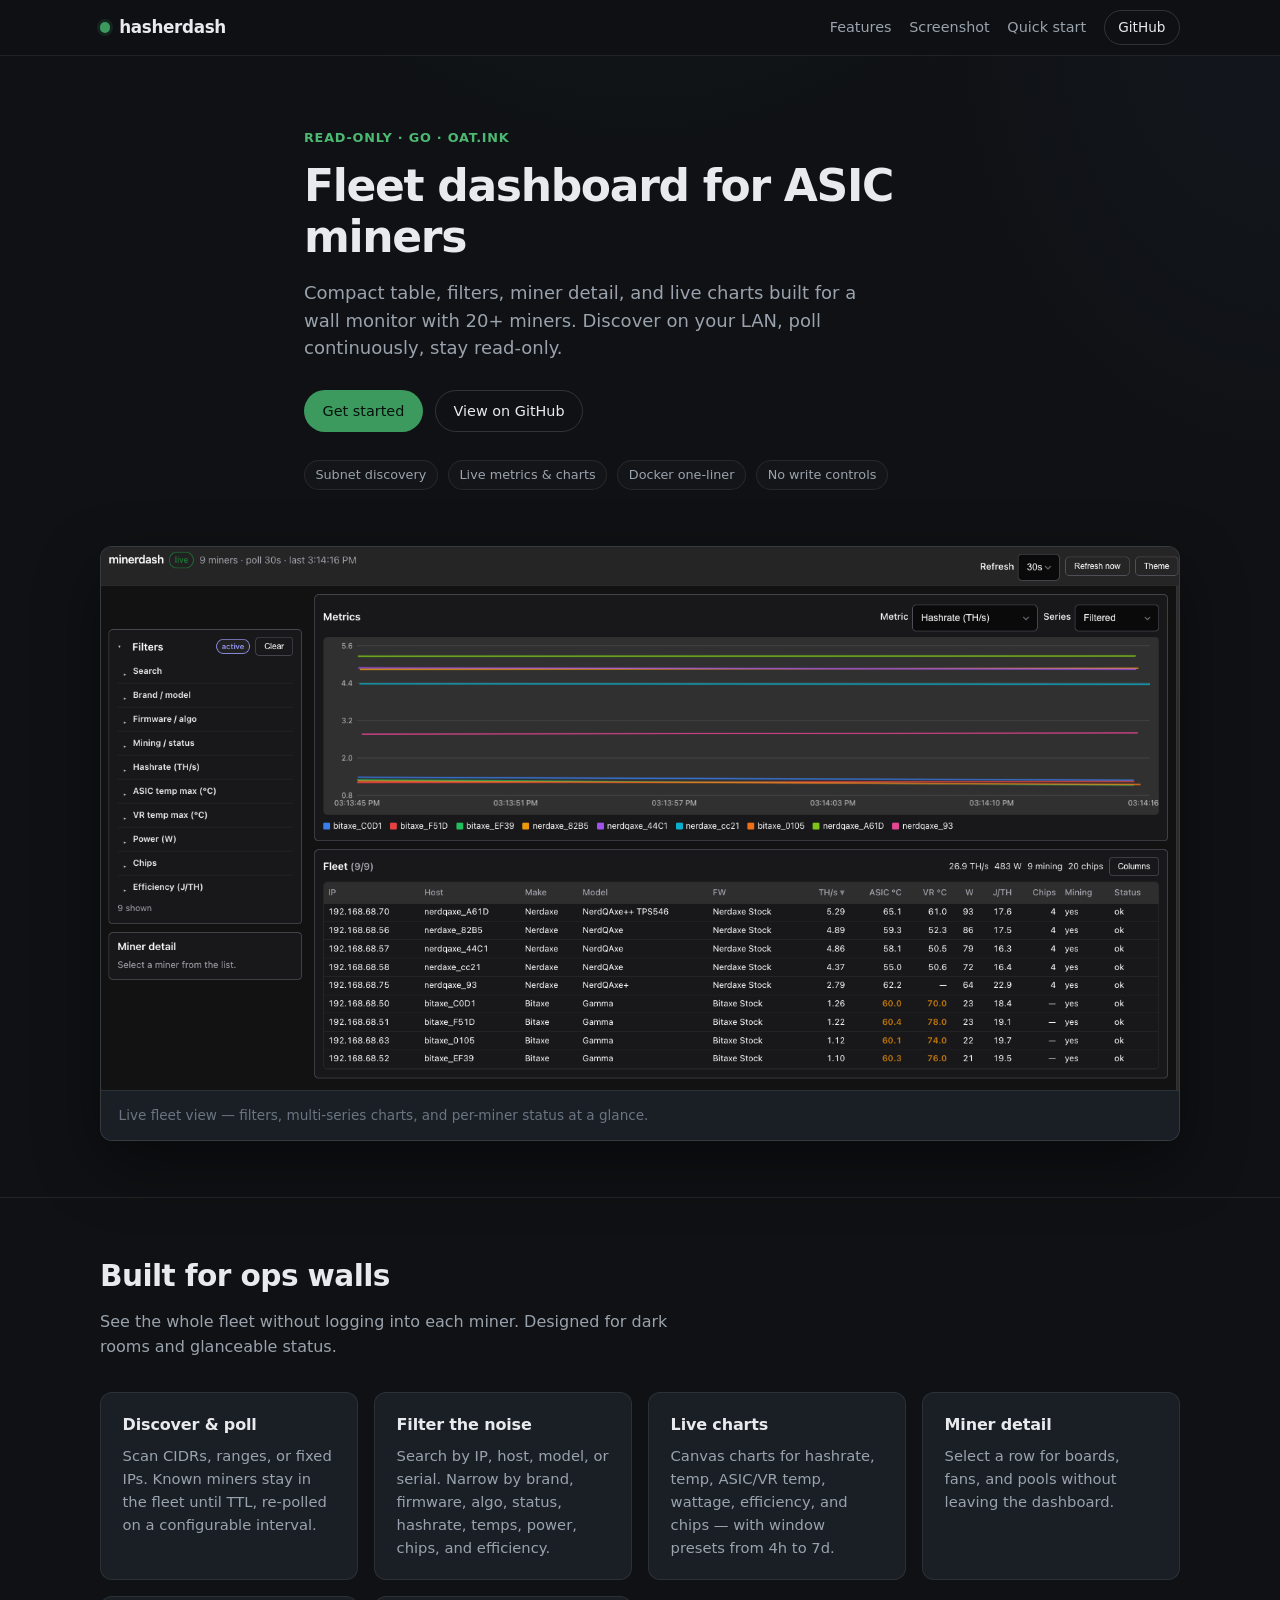
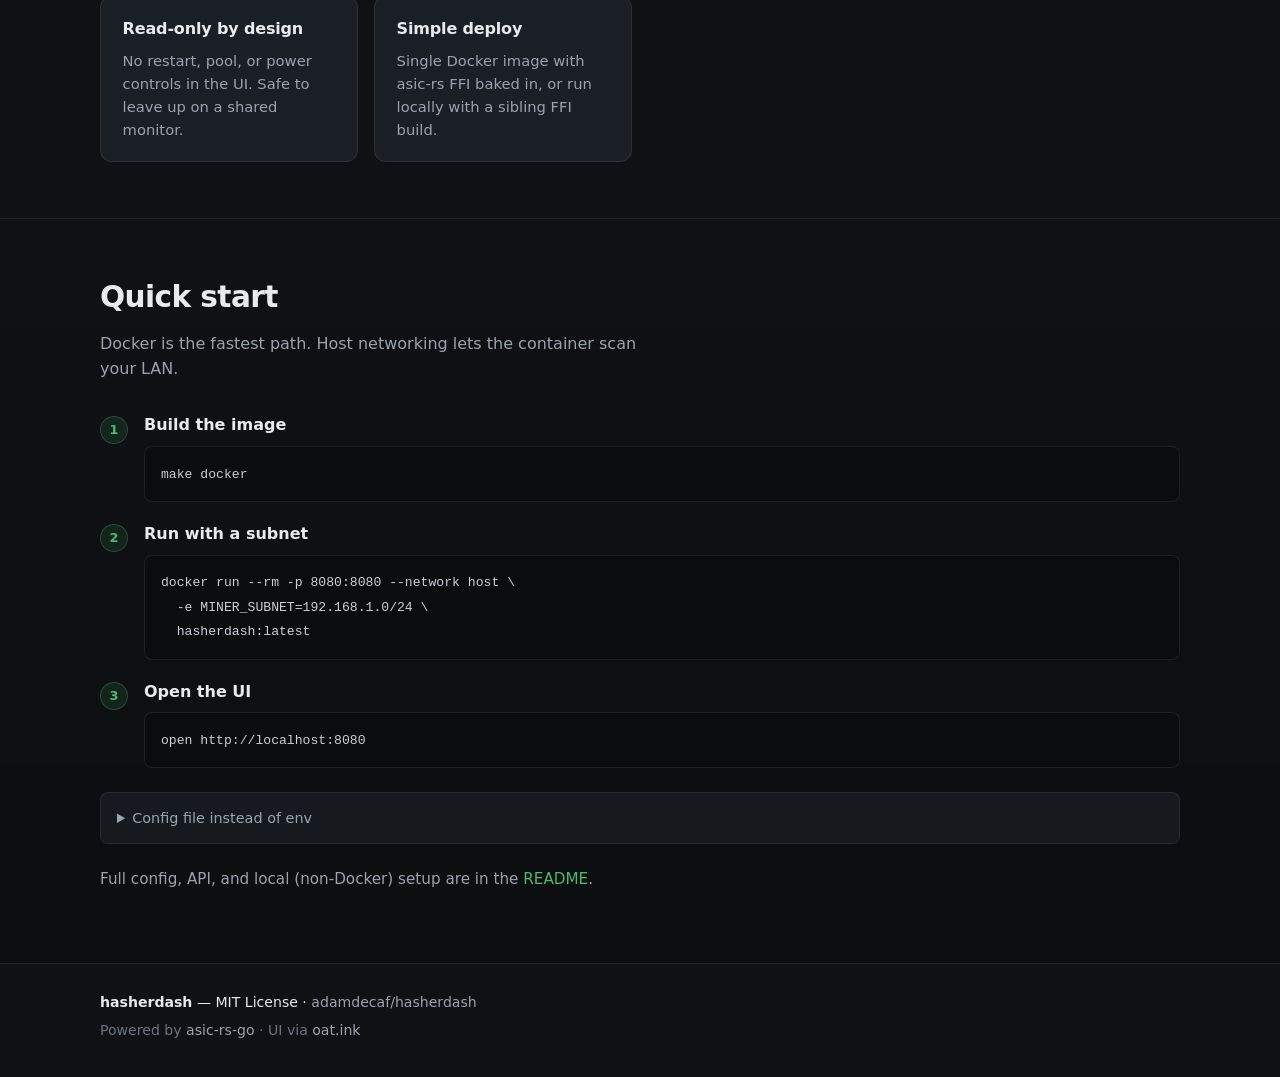
==== docs/index.html @ bf425df8 "Add GitHub Pages project site under docs/ Landing page with screenshot, features, and Docker quick s" ====
<!DOCTYPE html>
<html lang="en">
<head>
  <meta charset="UTF-8" />
  <meta name="viewport" content="width=device-width, initial-scale=1.0" />
  <title>hasherdash — ASIC miner fleet dashboard</title>
  <meta name="description" content="Read-only fleet dashboard for ASIC miners. Compact table, filters, miner detail, and live charts for wall monitors." />
  <meta name="color-scheme" content="dark" />
  <meta property="og:title" content="hasherdash" />
  <meta property="og:description" content="Read-only fleet dashboard for ASIC miners." />
  <meta property="og:image" content="images/hasherdash.png" />
  <meta property="og:type" content="website" />
  <link rel="stylesheet" href="styles.css" />
</head>
<body>
  <header class="site-header">
    <div class="wrap header-inner">
      <a class="brand" href="./">
        <span class="brand-mark" aria-hidden="true"></span>
        <strong>hasherdash</strong>
      </a>
      <nav class="nav">
        <a href="#features">Features</a>
        <a href="#screenshot">Screenshot</a>
        <a href="#quickstart">Quick start</a>
        <a class="btn btn-sm" href="https://github.com/adamdecaf/hasherdash">GitHub</a>
      </nav>
    </div>
  </header>

  <main>
    <section class="hero">
      <div class="wrap hero-inner">
        <p class="eyebrow">Read-only · Go · oat.ink</p>
        <h1>Fleet dashboard for ASIC miners</h1>
        <p class="lede">
          Compact table, filters, miner detail, and live charts built for a wall monitor
          with 20+ miners. Discover on your LAN, poll continuously, stay read-only.
        </p>
        <div class="hero-actions">
          <a class="btn btn-primary" href="#quickstart">Get started</a>
          <a class="btn" href="https://github.com/adamdecaf/hasherdash">View on GitHub</a>
        </div>
        <ul class="hero-meta">
          <li>Subnet discovery</li>
          <li>Live metrics &amp; charts</li>
          <li>Docker one-liner</li>
          <li>No write controls</li>
        </ul>
      </div>
    </section>

    <section id="screenshot" class="screenshot-section">
      <div class="wrap">
        <figure class="shot">
          <img
            src="images/hasherdash.png"
            alt="hasherdash dashboard showing live hashrate chart, filters, and fleet table for Bitaxe and Nerdaxe miners"
            width="1571"
            height="792"
            loading="eager"
          />
          <figcaption>Live fleet view — filters, multi-series charts, and per-miner status at a glance.</figcaption>
        </figure>
      </div>
    </section>

    <section id="features" class="features">
      <div class="wrap">
        <h2>Built for ops walls</h2>
        <p class="section-lede">
          See the whole fleet without logging into each miner. Designed for dark rooms and glanceable status.
        </p>
        <div class="feature-grid">
          <article class="card">
            <h3>Discover &amp; poll</h3>
            <p>
              Scan CIDRs, ranges, or fixed IPs. Known miners stay in the fleet until TTL,
              re-polled on a configurable interval.
            </p>
          </article>
          <article class="card">
            <h3>Filter the noise</h3>
            <p>
              Search by IP, host, model, or serial. Narrow by brand, firmware, algo, status,
              hashrate, temps, power, chips, and efficiency.
            </p>
          </article>
          <article class="card">
            <h3>Live charts</h3>
            <p>
              Canvas charts for hashrate, temp, ASIC/VR temp, wattage, efficiency, and chips —
              with window presets from 4h to 7d.
            </p>
          </article>
          <article class="card">
            <h3>Miner detail</h3>
            <p>
              Select a row for boards, fans, and pools without leaving the dashboard.
            </p>
          </article>
          <article class="card">
            <h3>Read-only by design</h3>
            <p>
              No restart, pool, or power controls in the UI. Safe to leave up on a shared monitor.
            </p>
          </article>
          <article class="card">
            <h3>Simple deploy</h3>
            <p>
              Single Docker image with asic-rs FFI baked in, or run locally with a sibling FFI build.
            </p>
          </article>
        </div>
      </div>
    </section>

    <section id="quickstart" class="quickstart">
      <div class="wrap">
        <h2>Quick start</h2>
        <p class="section-lede">Docker is the fastest path. Host networking lets the container scan your LAN.</p>

        <div class="steps">
          <div class="step">
            <span class="step-num">1</span>
            <div>
              <h3>Build the image</h3>
              <pre><code>make docker</code></pre>
            </div>
          </div>
          <div class="step">
            <span class="step-num">2</span>
            <div>
              <h3>Run with a subnet</h3>
              <pre><code>docker run --rm -p 8080:8080 --network host \
  -e MINER_SUBNET=192.168.1.0/24 \
  hasherdash:latest</code></pre>
            </div>
          </div>
          <div class="step">
            <span class="step-num">3</span>
            <div>
              <h3>Open the UI</h3>
              <pre><code>open http://localhost:8080</code></pre>
            </div>
          </div>
        </div>

        <details class="more">
          <summary>Config file instead of env</summary>
          <pre><code>cp hasherdash.example.yaml hasherdash.yaml
# edit subnets under:
#   subnets:
#     - 192.168.1.0/24

make docker

docker run --rm -p 8080:8080 --network host \
  -v "$PWD/hasherdash.yaml:/app/hasherdash.yaml:ro" \
  -e CONFIG_FILE=/app/hasherdash.yaml \
  hasherdash:latest</code></pre>
        </details>

        <p class="docs-link">
          Full config, API, and local (non-Docker) setup are in the
          <a href="https://github.com/adamdecaf/hasherdash#readme">README</a>.
        </p>
      </div>
    </section>
  </main>

  <footer class="site-footer">
    <div class="wrap footer-inner">
      <p>
        <strong>hasherdash</strong> — MIT License ·
        <a href="https://github.com/adamdecaf/hasherdash">adamdecaf/hasherdash</a>
      </p>
      <p class="muted">Powered by <a href="https://github.com/adamdecaf/asic-rs-go">asic-rs-go</a> · UI via <a href="https://oat.ink/">oat.ink</a></p>
    </div>
  </footer>
</body>
</html>
---- docs/styles.css ----
/* hasherdash project site — dark ops aesthetic */

:root {
  --bg: #0f1114;
  --bg-elevated: #161a1f;
  --bg-card: #1a1f26;
  --border: rgba(255, 255, 255, 0.08);
  --border-strong: rgba(255, 255, 255, 0.14);
  --text: #e8eaed;
  --text-muted: #9aa3ad;
  --text-faint: #6b7480;
  --accent: #3d9a5f;
  --accent-soft: rgba(61, 154, 95, 0.15);
  --accent-hover: #4cb872;
  --warn: #c47a00;
  --radius: 12px;
  --radius-sm: 8px;
  --shadow: 0 24px 64px rgba(0, 0, 0, 0.45);
  --font: ui-sans-serif, system-ui, -apple-system, "Segoe UI", Roboto, "Helvetica Neue", Arial, sans-serif;
  --mono: ui-monospace, "SF Mono", Menlo, Consolas, "Liberation Mono", monospace;
  --wrap: 1080px;
  --header-h: 3.5rem;
}

*,
*::before,
*::after {
  box-sizing: border-box;
}

html {
  scroll-behavior: smooth;
}

body {
  margin: 0;
  min-height: 100vh;
  font-family: var(--font);
  font-size: 1rem;
  line-height: 1.55;
  color: var(--text);
  background:
    radial-gradient(ellipse 80% 50% at 50% -20%, rgba(61, 154, 95, 0.12), transparent 55%),
    radial-gradient(ellipse 60% 40% at 100% 0%, rgba(80, 120, 180, 0.06), transparent 50%),
    var(--bg);
  -webkit-font-smoothing: antialiased;
}

a {
  color: var(--accent-hover);
  text-decoration: none;
}

a:hover {
  text-decoration: underline;
}

.wrap {
  width: min(100% - 2rem, var(--wrap));
  margin-inline: auto;
}

/* Header */

.site-header {
  position: sticky;
  top: 0;
  z-index: 50;
  height: var(--header-h);
  border-bottom: 1px solid var(--border);
  background: color-mix(in srgb, var(--bg) 88%, transparent);
  backdrop-filter: blur(12px);
  -webkit-backdrop-filter: blur(12px);
}

.header-inner {
  display: flex;
  align-items: center;
  justify-content: space-between;
  height: 100%;
  gap: 1rem;
}

.brand {
  display: inline-flex;
  align-items: center;
  gap: 0.55rem;
  color: var(--text);
  text-decoration: none;
  font-size: 1.05rem;
  letter-spacing: -0.02em;
}

.brand:hover {
  text-decoration: none;
  color: var(--text);
}

.brand-mark {
  width: 0.65rem;
  height: 0.65rem;
  border-radius: 999px;
  background: var(--accent);
  box-shadow: 0 0 0 3px var(--accent-soft);
}

.nav {
  display: flex;
  align-items: center;
  gap: 0.25rem 1.1rem;
  flex-wrap: wrap;
  justify-content: flex-end;
}

.nav a:not(.btn) {
  color: var(--text-muted);
  font-size: 0.9rem;
  text-decoration: none;
}

.nav a:not(.btn):hover {
  color: var(--text);
}

/* Buttons */

.btn {
  display: inline-flex;
  align-items: center;
  justify-content: center;
  gap: 0.4rem;
  padding: 0.55rem 1.1rem;
  border-radius: 999px;
  border: 1px solid var(--border-strong);
  background: transparent;
  color: var(--text);
  font: inherit;
  font-size: 0.9rem;
  font-weight: 500;
  text-decoration: none;
  cursor: pointer;
  transition: background 0.15s, border-color 0.15s, color 0.15s;
}

.btn:hover {
  background: rgba(255, 255, 255, 0.05);
  border-color: rgba(255, 255, 255, 0.22);
  text-decoration: none;
  color: var(--text);
}

.btn-sm {
  padding: 0.35rem 0.85rem;
  font-size: 0.85rem;
}

.btn-primary {
  background: var(--accent);
  border-color: transparent;
  color: #04120a;
}

.btn-primary:hover {
  background: var(--accent-hover);
  color: #04120a;
  border-color: transparent;
}

/* Hero */

.hero {
  padding: 4.5rem 0 2.5rem;
}

.hero-inner {
  max-width: 42rem;
}

.eyebrow {
  margin: 0 0 0.85rem;
  font-size: 0.8rem;
  font-weight: 600;
  letter-spacing: 0.06em;
  text-transform: uppercase;
  color: var(--accent-hover);
}

.hero h1 {
  margin: 0 0 1rem;
  font-size: clamp(2rem, 5vw, 2.75rem);
  font-weight: 700;
  letter-spacing: -0.03em;
  line-height: 1.15;
}

.lede {
  margin: 0 0 1.75rem;
  font-size: 1.125rem;
  color: var(--text-muted);
  max-width: 36rem;
}

.hero-actions {
  display: flex;
  flex-wrap: wrap;
  gap: 0.75rem;
  margin-bottom: 1.75rem;
}

.hero-meta {
  display: flex;
  flex-wrap: wrap;
  gap: 0.5rem 0.65rem;
  list-style: none;
  margin: 0;
  padding: 0;
}

.hero-meta li {
  font-size: 0.8rem;
  color: var(--text-muted);
  padding: 0.25rem 0.65rem;
  border-radius: 999px;
  border: 1px solid var(--border);
  background: rgba(255, 255, 255, 0.02);
}

/* Screenshot */

.screenshot-section {
  padding: 1rem 0 3.5rem;
}

.shot {
  margin: 0;
  border-radius: var(--radius);
  border: 1px solid var(--border-strong);
  background: var(--bg-elevated);
  box-shadow: var(--shadow);
  overflow: hidden;
}

.shot img {
  display: block;
  width: 100%;
  height: auto;
  vertical-align: middle;
}

.shot figcaption {
  padding: 0.85rem 1.1rem;
  font-size: 0.85rem;
  color: var(--text-faint);
  border-top: 1px solid var(--border);
  background: var(--bg-card);
}

/* Features */

.features {
  padding: 3.5rem 0;
  border-top: 1px solid var(--border);
}

.features h2,
.quickstart h2 {
  margin: 0 0 0.65rem;
  font-size: clamp(1.5rem, 3vw, 1.85rem);
  letter-spacing: -0.02em;
}

.section-lede {
  margin: 0 0 2rem;
  color: var(--text-muted);
  max-width: 36rem;
}

.feature-grid {
  display: grid;
  grid-template-columns: repeat(auto-fill, minmax(16rem, 1fr));
  gap: 1rem;
}

.card {
  padding: 1.25rem 1.35rem;
  border-radius: var(--radius);
  border: 1px solid var(--border);
  background: var(--bg-card);
}

.card h3 {
  margin: 0 0 0.5rem;
  font-size: 1rem;
  font-weight: 600;
  letter-spacing: -0.01em;
}

.card p {
  margin: 0;
  font-size: 0.92rem;
  color: var(--text-muted);
}

/* Quick start */

.quickstart {
  padding: 3.5rem 0 4.5rem;
  border-top: 1px solid var(--border);
  background: linear-gradient(180deg, transparent, rgba(0, 0, 0, 0.2));
}

.steps {
  display: flex;
  flex-direction: column;
  gap: 1.25rem;
  margin-bottom: 1.5rem;
}

.step {
  display: grid;
  grid-template-columns: auto 1fr;
  gap: 1rem;
  align-items: start;
}

.step-num {
  display: flex;
  align-items: center;
  justify-content: center;
  width: 1.75rem;
  height: 1.75rem;
  margin-top: 0.15rem;
  border-radius: 999px;
  font-size: 0.8rem;
  font-weight: 700;
  color: var(--accent-hover);
  background: var(--accent-soft);
  border: 1px solid rgba(61, 154, 95, 0.35);
}

.step h3 {
  margin: 0 0 0.5rem;
  font-size: 1rem;
  font-weight: 600;
}

pre {
  margin: 0;
  padding: 0.9rem 1rem;
  border-radius: var(--radius-sm);
  border: 1px solid var(--border);
  background: #0a0c0e;
  overflow-x: auto;
}

code {
  font-family: var(--mono);
  font-size: 0.82rem;
  line-height: 1.5;
  color: #c8d0d8;
}

.more {
  margin: 1.5rem 0;
  padding: 0.85rem 1rem;
  border-radius: var(--radius-sm);
  border: 1px solid var(--border);
  background: var(--bg-elevated);
}

.more summary {
  cursor: pointer;
  font-size: 0.9rem;
  font-weight: 500;
  color: var(--text-muted);
  user-select: none;
}

.more summary:hover {
  color: var(--text);
}

.more[open] summary {
  margin-bottom: 0.75rem;
  color: var(--text);
}

.more pre {
  background: #080a0c;
}

.docs-link {
  margin: 0;
  font-size: 0.95rem;
  color: var(--text-muted);
}

/* Footer */

.site-footer {
  border-top: 1px solid var(--border);
  padding: 1.75rem 0 2.25rem;
}

.footer-inner {
  display: flex;
  flex-direction: column;
  gap: 0.35rem;
}

.site-footer p {
  margin: 0;
  font-size: 0.88rem;
}

.muted {
  color: var(--text-faint);
}

.site-footer a {
  color: var(--text-muted);
}

.site-footer a:hover {
  color: var(--accent-hover);
}

/* Responsive */

@media (max-width: 640px) {
  .hero {
    padding-top: 3rem;
  }

  .nav a:not(.btn) {
    display: none;
  }

  .step {
    grid-template-columns: 1fr;
    gap: 0.5rem;
  }

  .step-num {
    margin-top: 0;
  }
}

@media (prefers-reduced-motion: reduce) {
  html {
    scroll-behavior: auto;
  }
}
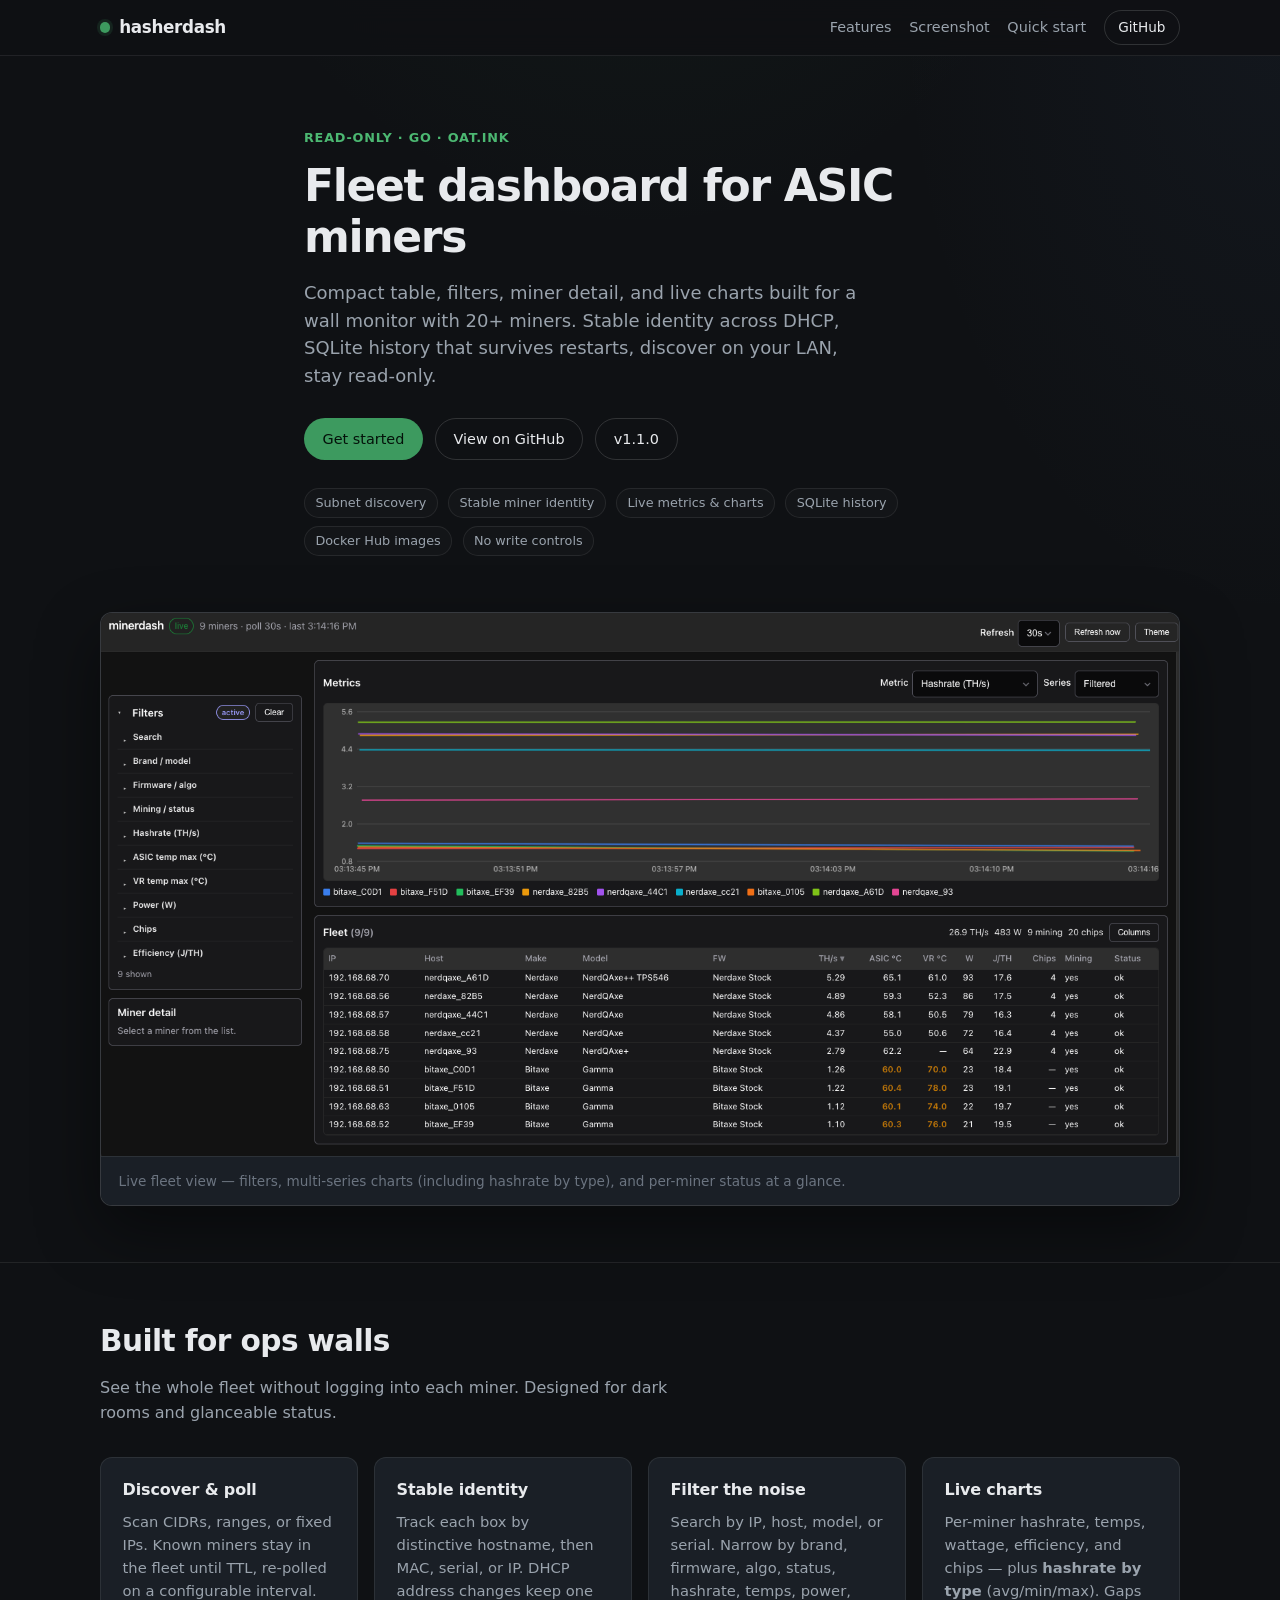
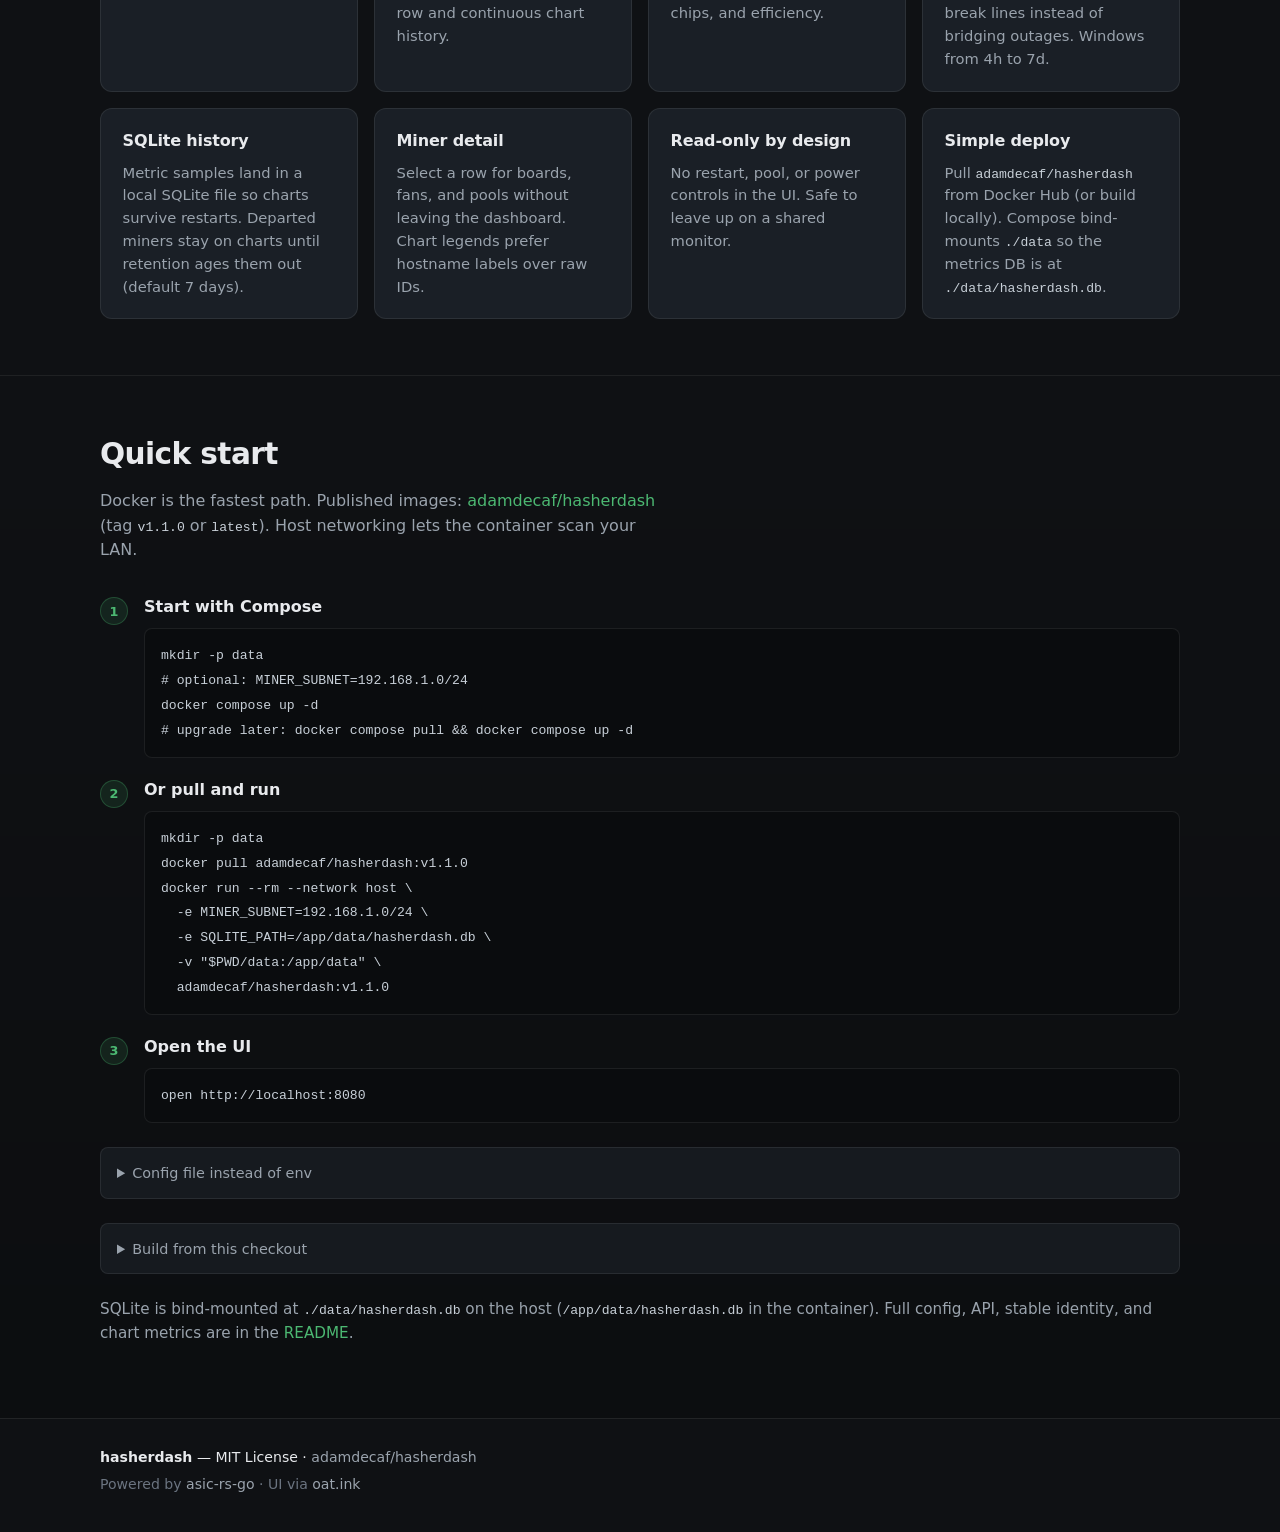
==== commit a7c890d4: "docs: cover v1.1.0 identity, charts, and Hub images Update README and GitHub Pages site for stable m" ====
--- a/docs/index.html
+++ b/docs/index.html
@@ -4,10 +4,10 @@
   <meta charset="UTF-8" />
   <meta name="viewport" content="width=device-width, initial-scale=1.0" />
   <title>hasherdash — ASIC miner fleet dashboard</title>
-  <meta name="description" content="Read-only fleet dashboard for ASIC miners. Compact table, filters, miner detail, and live charts for wall monitors." />
+  <meta name="description" content="Read-only fleet dashboard for ASIC miners. Stable identity, SQLite history, hashrate-by-type charts, and Docker Hub images for wall monitors." />
   <meta name="color-scheme" content="dark" />
   <meta property="og:title" content="hasherdash" />
-  <meta property="og:description" content="Read-only fleet dashboard for ASIC miners." />
+  <meta property="og:description" content="Read-only ASIC fleet dashboard with stable identity, live charts, and SQLite history." />
   <meta property="og:image" content="images/hasherdash.png" />
   <meta property="og:type" content="website" />
   <link rel="stylesheet" href="styles.css" />
@@ -35,16 +35,20 @@
         <h1>Fleet dashboard for ASIC miners</h1>
         <p class="lede">
           Compact table, filters, miner detail, and live charts built for a wall monitor
-          with 20+ miners. Discover on your LAN, poll continuously, stay read-only.
+          with 20+ miners. Stable identity across DHCP, SQLite history that survives restarts,
+          discover on your LAN, stay read-only.
         </p>
         <div class="hero-actions">
           <a class="btn btn-primary" href="#quickstart">Get started</a>
           <a class="btn" href="https://github.com/adamdecaf/hasherdash">View on GitHub</a>
+          <a class="btn" href="https://github.com/adamdecaf/hasherdash/releases/tag/v1.1.0">v1.1.0</a>
         </div>
         <ul class="hero-meta">
           <li>Subnet discovery</li>
+          <li>Stable miner identity</li>
           <li>Live metrics &amp; charts</li>
-          <li>Docker one-liner</li>
+          <li>SQLite history</li>
+          <li>Docker Hub images</li>
           <li>No write controls</li>
         </ul>
       </div>
@@ -60,7 +64,7 @@
             height="792"
             loading="eager"
           />
-          <figcaption>Live fleet view — filters, multi-series charts, and per-miner status at a glance.</figcaption>
+          <figcaption>Live fleet view — filters, multi-series charts (including hashrate by type), and per-miner status at a glance.</figcaption>
         </figure>
       </div>
     </section>
@@ -80,6 +84,13 @@
             </p>
           </article>
           <article class="card">
+            <h3>Stable identity</h3>
+            <p>
+              Track each box by distinctive hostname, then MAC, serial, or IP.
+              DHCP address changes keep one row and continuous chart history.
+            </p>
+          </article>
+          <article class="card">
             <h3>Filter the noise</h3>
             <p>
               Search by IP, host, model, or serial. Narrow by brand, firmware, algo, status,
@@ -89,14 +100,23 @@
           <article class="card">
             <h3>Live charts</h3>
             <p>
-              Canvas charts for hashrate, temp, ASIC/VR temp, wattage, efficiency, and chips —
-              with window presets from 4h to 7d.
+              Per-miner hashrate, temps, wattage, efficiency, and chips — plus
+              <strong>hashrate by type</strong> (avg/min/max). Gaps break lines instead of
+              bridging outages. Windows from 4h to 7d.
+            </p>
+          </article>
+          <article class="card">
+            <h3>SQLite history</h3>
+            <p>
+              Metric samples land in a local SQLite file so charts survive restarts.
+              Departed miners stay on charts until retention ages them out (default 7 days).
             </p>
           </article>
           <article class="card">
             <h3>Miner detail</h3>
             <p>
               Select a row for boards, fans, and pools without leaving the dashboard.
+              Chart legends prefer hostname labels over raw IDs.
             </p>
           </article>
           <article class="card">
@@ -108,7 +128,8 @@
           <article class="card">
             <h3>Simple deploy</h3>
             <p>
-              Single Docker image with asic-rs FFI baked in, or run locally with a sibling FFI build.
+              Pull <code>adamdecaf/hasherdash</code> from Docker Hub (or build locally).
+              Compose bind-mounts <code>./data</code> so the metrics DB is at <code>./data/hasherdash.db</code>.
             </p>
           </article>
         </div>
@@ -118,23 +139,34 @@
     <section id="quickstart" class="quickstart">
       <div class="wrap">
         <h2>Quick start</h2>
-        <p class="section-lede">Docker is the fastest path. Host networking lets the container scan your LAN.</p>
+        <p class="section-lede">
+          Docker is the fastest path. Published images:
+          <a href="https://hub.docker.com/r/adamdecaf/hasherdash">adamdecaf/hasherdash</a>
+          (tag <code>v1.1.0</code> or <code>latest</code>). Host networking lets the container scan your LAN.
+        </p>
 
         <div class="steps">
           <div class="step">
             <span class="step-num">1</span>
             <div>
-              <h3>Build the image</h3>
-              <pre><code>make docker</code></pre>
+              <h3>Start with Compose</h3>
+              <pre><code>mkdir -p data
+# optional: MINER_SUBNET=192.168.1.0/24
+docker compose up -d
+# upgrade later: docker compose pull &amp;&amp; docker compose up -d</code></pre>
             </div>
           </div>
           <div class="step">
             <span class="step-num">2</span>
             <div>
-              <h3>Run with a subnet</h3>
-              <pre><code>docker run --rm -p 8080:8080 --network host \
+              <h3>Or pull and run</h3>
+              <pre><code>mkdir -p data
+docker pull adamdecaf/hasherdash:v1.1.0
+docker run --rm --network host \
   -e MINER_SUBNET=192.168.1.0/24 \
-  hasherdash:latest</code></pre>
+  -e SQLITE_PATH=/app/data/hasherdash.db \
+  -v "$PWD/data:/app/data" \
+  adamdecaf/hasherdash:v1.1.0</code></pre>
             </div>
           </div>
           <div class="step">
@@ -153,16 +185,26 @@
 #   subnets:
 #     - 192.168.1.0/24
 
-make docker
-
-docker run --rm -p 8080:8080 --network host \
+mkdir -p data
+docker run --rm --network host \
   -v "$PWD/hasherdash.yaml:/app/hasherdash.yaml:ro" \
+  -v "$PWD/data:/app/data" \
   -e CONFIG_FILE=/app/hasherdash.yaml \
-  hasherdash:latest</code></pre>
+  -e SQLITE_PATH=/app/data/hasherdash.db \
+  adamdecaf/hasherdash:v1.1.0</code></pre>
         </details>
 
+        <details class="more">
+          <summary>Build from this checkout</summary>
+          <pre><code>mkdir -p data
+docker compose up -d --build
+# or: make docker &amp;&amp; docker run … hasherdash:latest</code></pre>
+        </details>
+
         <p class="docs-link">
-          Full config, API, and local (non-Docker) setup are in the
+          SQLite is bind-mounted at <code>./data/hasherdash.db</code> on the host
+          (<code>/app/data/hasherdash.db</code> in the container). Full config, API, stable identity,
+          and chart metrics are in the
           <a href="https://github.com/adamdecaf/hasherdash#readme">README</a>.
         </p>
       </div>
